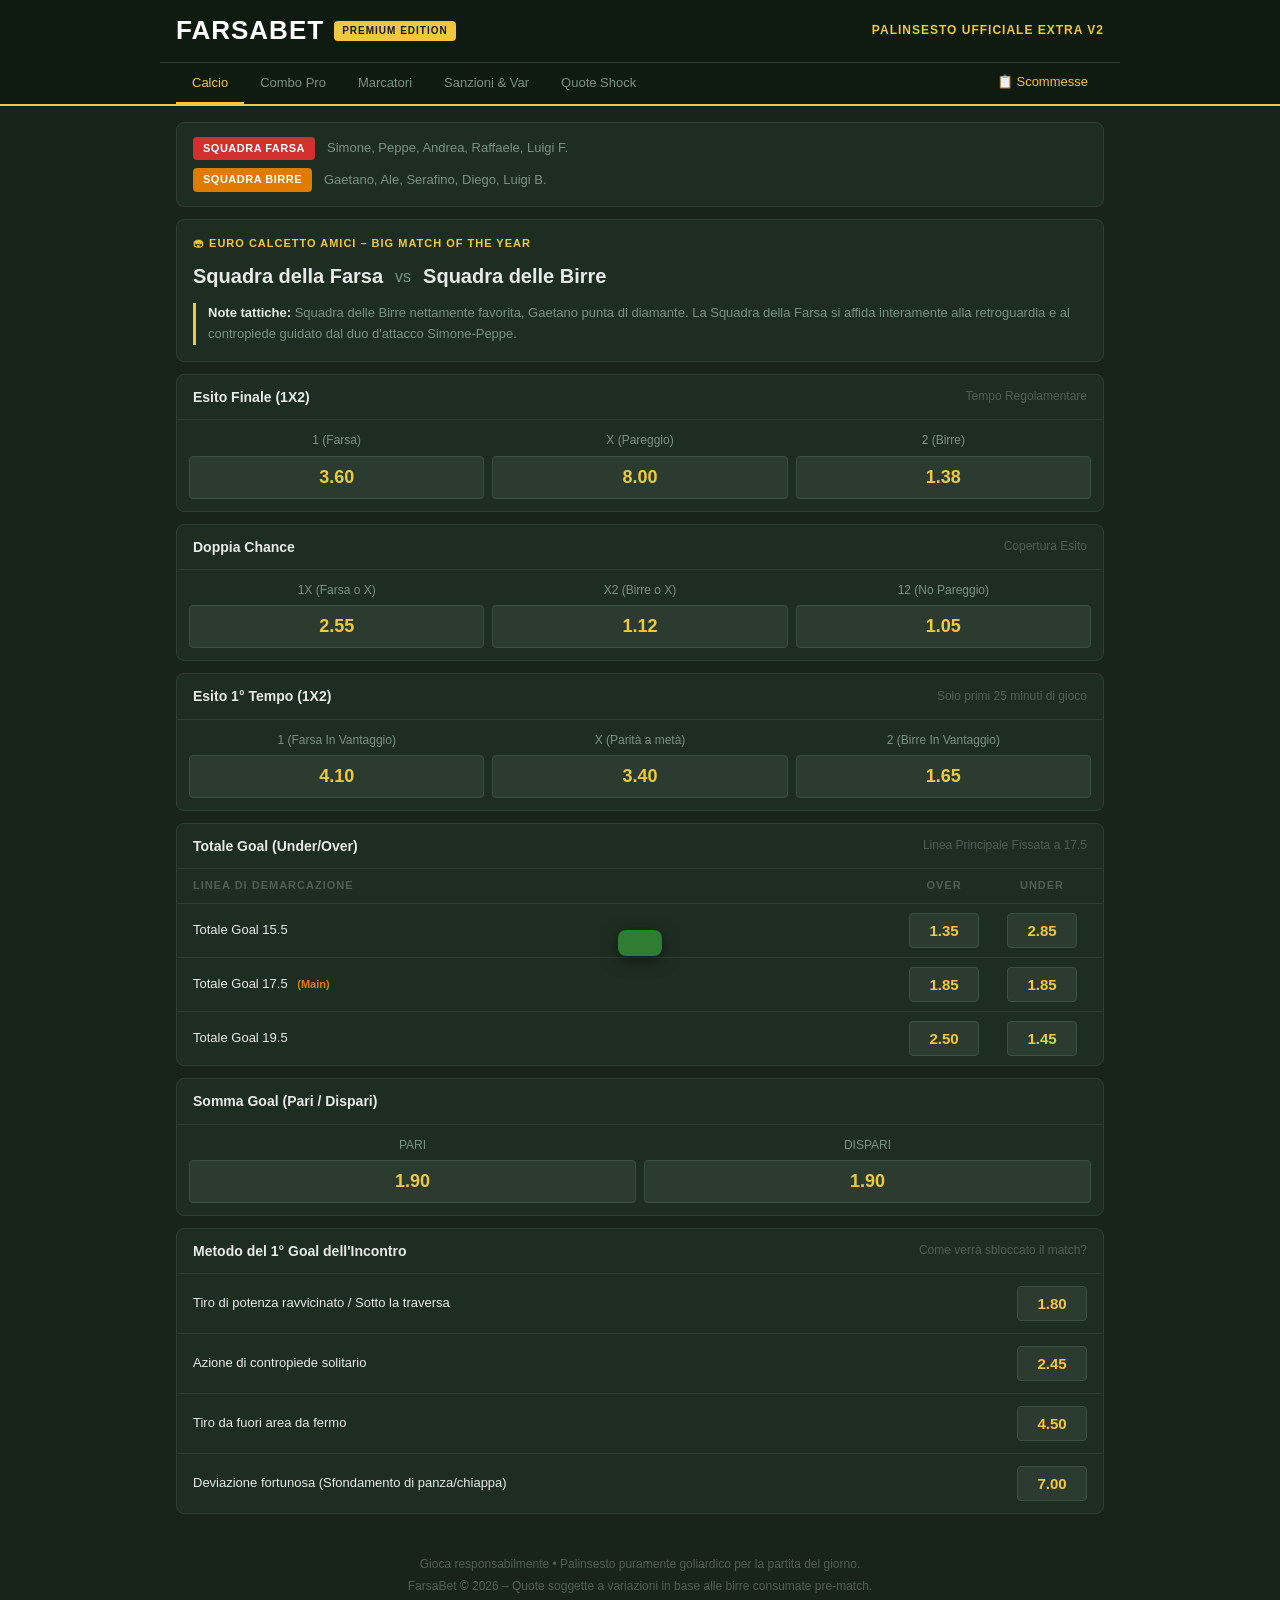
==== index.html @ 6914d4ae "feat: add FarsaBet static website with full palinsesto, bet modal, and scommesse page" ====
<!DOCTYPE html>
<html lang="it">
<head>
  <meta charset="UTF-8">
  <meta name="viewport" content="width=device-width, initial-scale=1.0">
  <title>FarsaBet – Palinsesto Ufficiale Extra V2</title>
  <link rel="stylesheet" href="style.css">
</head>
<body>

<!-- ===== HEADER ===== -->
<header>
  <div class="header-inner">
    <a class="logo" href="index.html">
      <span class="logo-text">FARSABET</span>
      <span class="badge-premium">Premium Edition</span>
    </a>
    <div class="header-subtitle">Palinsesto Ufficiale Extra V2</div>
  </div>
  <nav class="tabs" id="main-tabs">
    <button class="tab active" data-tab="calcio">Calcio</button>
    <button class="tab" data-tab="combo">Combo Pro</button>
    <button class="tab" data-tab="marcatori">Marcatori</button>
    <button class="tab" data-tab="sanzioni">Sanzioni &amp; Var</button>
    <button class="tab" data-tab="quote">Quote Shock</button>
    <a class="tab tab-nav-link" href="scommesse.html">📋 Scommesse</a>
  </nav>
</header>

<!-- ===== MAIN ===== -->
<main>

  <!-- Teams card -->
  <div class="teams-card">
    <div class="team-row">
      <span class="team-label farsa">Squadra Farsa</span>
      <span class="team-players">Simone, Peppe, Andrea, Raffaele, Luigi F.</span>
    </div>
    <div class="team-row">
      <span class="team-label birre">Squadra Birre</span>
      <span class="team-players">Gaetano, Ale, Serafino, Diego, Luigi B.</span>
    </div>
  </div>

  <!-- Match card -->
  <div class="match-card">
    <div class="match-badge">🏟 Euro Calcetto Amici – Big Match of the Year</div>
    <div class="match-title">
      <span>Squadra della Farsa</span>
      <span class="vs">vs</span>
      <span>Squadra delle Birre</span>
    </div>
    <div class="tactical-note">
      <strong>Note tattiche:</strong> Squadra delle Birre nettamente favorita, Gaetano punta di diamante.
      La Squadra della Farsa si affida interamente alla retroguardia e al contropiede guidato
      dal duo d'attacco Simone-Peppe.
    </div>
  </div>

  <!-- ===================================================
       TAB: CALCIO
       =================================================== -->
  <div class="tab-section active" id="tab-calcio">

    <!-- Esito Finale 1X2 -->
    <div class="bet-section">
      <div class="section-header">
        <span class="section-title">Esito Finale (1X2)</span>
        <span class="section-subtitle">Tempo Regolamentare</span>
      </div>
      <div class="odds-grid grid-3">
        <div class="odd-item">
          <div class="odd-label">1 (Farsa)</div>
          <button class="odd-btn" data-bet="Esito Finale – 1 (Farsa)" data-odd="3.60">3.60</button>
        </div>
        <div class="odd-item">
          <div class="odd-label">X (Pareggio)</div>
          <button class="odd-btn" data-bet="Esito Finale – X (Pareggio)" data-odd="8.00">8.00</button>
        </div>
        <div class="odd-item">
          <div class="odd-label">2 (Birre)</div>
          <button class="odd-btn" data-bet="Esito Finale – 2 (Birre)" data-odd="1.38">1.38</button>
        </div>
      </div>
    </div>

    <!-- Doppia Chance -->
    <div class="bet-section">
      <div class="section-header">
        <span class="section-title">Doppia Chance</span>
        <span class="section-subtitle">Copertura Esito</span>
      </div>
      <div class="odds-grid grid-3">
        <div class="odd-item">
          <div class="odd-label">1X (Farsa o X)</div>
          <button class="odd-btn" data-bet="Doppia Chance – 1X (Farsa o X)" data-odd="2.55">2.55</button>
        </div>
        <div class="odd-item">
          <div class="odd-label">X2 (Birre o X)</div>
          <button class="odd-btn" data-bet="Doppia Chance – X2 (Birre o X)" data-odd="1.12">1.12</button>
        </div>
        <div class="odd-item">
          <div class="odd-label">12 (No Pareggio)</div>
          <button class="odd-btn" data-bet="Doppia Chance – 12 (No Pareggio)" data-odd="1.05">1.05</button>
        </div>
      </div>
    </div>

    <!-- Esito 1° Tempo -->
    <div class="bet-section">
      <div class="section-header">
        <span class="section-title">Esito 1° Tempo (1X2)</span>
        <span class="section-subtitle">Solo primi 25 minuti di gioco</span>
      </div>
      <div class="odds-grid grid-3">
        <div class="odd-item">
          <div class="odd-label">1 (Farsa In Vantaggio)</div>
          <button class="odd-btn" data-bet="Esito 1° Tempo – 1 (Farsa In Vantaggio)" data-odd="4.10">4.10</button>
        </div>
        <div class="odd-item">
          <div class="odd-label">X (Parità a metà)</div>
          <button class="odd-btn" data-bet="Esito 1° Tempo – X (Parità a metà)" data-odd="3.40">3.40</button>
        </div>
        <div class="odd-item">
          <div class="odd-label">2 (Birre In Vantaggio)</div>
          <button class="odd-btn" data-bet="Esito 1° Tempo – 2 (Birre In Vantaggio)" data-odd="1.65">1.65</button>
        </div>
      </div>
    </div>

    <!-- Totale Goal Under/Over -->
    <div class="bet-section">
      <div class="section-header">
        <span class="section-title">Totale Goal (Under/Over)</span>
        <span class="section-subtitle">Linea Principale Fissata a 17.5</span>
      </div>
      <div class="ou-header-row">
        <span class="ou-col-label">Linea di Demarcazione</span>
        <span class="ou-col-label" style="text-align:center">Over</span>
        <span class="ou-col-label" style="text-align:center">Under</span>
      </div>
      <div class="ou-row">
        <span class="ou-row-label">Totale Goal 15.5</span>
        <div class="ou-cell"><button class="odd-btn-sm" data-bet="Totale Goal 15.5 – OVER" data-odd="1.35">1.35</button></div>
        <div class="ou-cell"><button class="odd-btn-sm" data-bet="Totale Goal 15.5 – UNDER" data-odd="2.85">2.85</button></div>
      </div>
      <div class="ou-row">
        <span class="ou-row-label">Totale Goal 17.5 <span class="main-mark">(Main)</span></span>
        <div class="ou-cell"><button class="odd-btn-sm" data-bet="Totale Goal 17.5 – OVER" data-odd="1.85">1.85</button></div>
        <div class="ou-cell"><button class="odd-btn-sm" data-bet="Totale Goal 17.5 – UNDER" data-odd="1.85">1.85</button></div>
      </div>
      <div class="ou-row">
        <span class="ou-row-label">Totale Goal 19.5</span>
        <div class="ou-cell"><button class="odd-btn-sm" data-bet="Totale Goal 19.5 – OVER" data-odd="2.50">2.50</button></div>
        <div class="ou-cell"><button class="odd-btn-sm" data-bet="Totale Goal 19.5 – UNDER" data-odd="1.45">1.45</button></div>
      </div>
    </div>

    <!-- Somma Goal Pari/Dispari -->
    <div class="bet-section">
      <div class="section-header">
        <span class="section-title">Somma Goal (Pari / Dispari)</span>
      </div>
      <div class="odds-grid grid-2">
        <div class="odd-item">
          <div class="odd-label">PARI</div>
          <button class="odd-btn" data-bet="Somma Goal – PARI" data-odd="1.90">1.90</button>
        </div>
        <div class="odd-item">
          <div class="odd-label">DISPARI</div>
          <button class="odd-btn" data-bet="Somma Goal – DISPARI" data-odd="1.90">1.90</button>
        </div>
      </div>
    </div>

    <!-- Metodo 1° Goal -->
    <div class="bet-section">
      <div class="section-header">
        <span class="section-title">Metodo del 1° Goal dell'Incontro</span>
        <span class="section-subtitle">Come verrà sbloccato il match?</span>
      </div>
      <div class="odds-list">
        <div class="odds-list-item">
          <div class="list-label">Tiro di potenza ravvicinato / Sotto la traversa</div>
          <button class="odd-btn-sm" data-bet="Metodo 1° Goal – Tiro potenza / Sotto traversa" data-odd="1.80">1.80</button>
        </div>
        <div class="odds-list-item">
          <div class="list-label">Azione di contropiede solitario</div>
          <button class="odd-btn-sm" data-bet="Metodo 1° Goal – Contropiede solitario" data-odd="2.45">2.45</button>
        </div>
        <div class="odds-list-item">
          <div class="list-label">Tiro da fuori area da fermo</div>
          <button class="odd-btn-sm" data-bet="Metodo 1° Goal – Tiro da fuori area da fermo" data-odd="4.50">4.50</button>
        </div>
        <div class="odds-list-item">
          <div class="list-label">Deviazione fortunosa (Sfondamento di panza/chiappa)</div>
          <button class="odd-btn-sm" data-bet="Metodo 1° Goal – Deviazione fortunosa (panza/chiappa)" data-odd="7.00">7.00</button>
        </div>
      </div>
    </div>

  </div><!-- /tab-calcio -->

  <!-- ===================================================
       TAB: COMBO PRO
       =================================================== -->
  <div class="tab-section" id="tab-combo">

    <div class="bet-section">
      <div class="section-header">
        <span class="section-title">Combo Match (Esito + Under/Over 17.5)</span>
        <span class="section-subtitle">Alza la quota rischiando</span>
      </div>
      <div class="odds-list">
        <div class="odds-list-item">
          <div class="list-label">
            1 + Over 17.5
            <div class="list-sublabel">Vince Farsa con tanti gol complessivi</div>
          </div>
          <button class="odd-btn-sm" data-bet="Combo – 1 + Over 17.5" data-odd="5.50">5.50</button>
        </div>
        <div class="odds-list-item">
          <div class="list-label">
            1 + Under 17.5
            <div class="list-sublabel">Vince Farsa di misura o puntando sulla difesa</div>
          </div>
          <button class="odd-btn-sm" data-bet="Combo – 1 + Under 17.5" data-odd="6.50">6.50</button>
        </div>
        <div class="odds-list-item">
          <div class="list-label">
            2 + Over 17.5
            <div class="list-sublabel">Vince Birre in goleada totale</div>
          </div>
          <button class="odd-btn-sm" data-bet="Combo – 2 + Over 17.5" data-odd="2.10">2.10</button>
        </div>
        <div class="odds-list-item">
          <div class="list-label">
            2 + Under 17.5
            <div class="list-sublabel">Vince Birre con meno di 18 gol totali nel match</div>
          </div>
          <button class="odd-btn-sm" data-bet="Combo – 2 + Under 17.5" data-odd="2.65">2.65</button>
        </div>
      </div>
    </div>

  </div><!-- /tab-combo -->

  <!-- ===================================================
       TAB: MARCATORI
       =================================================== -->
  <div class="tab-section" id="tab-marcatori">

    <!-- Dinamiche della Partita -->
    <div class="bet-section">
      <div class="section-header">
        <span class="section-title">Dinamiche della Partita</span>
      </div>
      <div class="dyn-header-row">
        <span class="dyn-col-label">Mercato Specifico</span>
        <span class="dyn-col-label">Squadra Farsa</span>
        <span class="dyn-col-label">Squadra Birre</span>
      </div>
      <div class="dyn-row">
        <span class="dyn-row-label">Segna il 1° Goal</span>
        <div class="dyn-cell"><button class="odd-btn-sm" data-bet="Segna 1° Goal – Squadra Farsa" data-odd="2.20">2.20</button></div>
        <div class="dyn-cell"><button class="odd-btn-sm" data-bet="Segna 1° Goal – Squadra Birre" data-odd="1.55">1.55</button></div>
      </div>
      <div class="dyn-row">
        <span class="dyn-row-label">Segna l'ULTIMO Goal</span>
        <div class="dyn-cell"><button class="odd-btn-sm" data-bet="Segna Ultimo Goal – Squadra Farsa" data-odd="2.00">2.00</button></div>
        <div class="dyn-cell"><button class="odd-btn-sm" data-bet="Segna Ultimo Goal – Squadra Birre" data-odd="1.65">1.65</button></div>
      </div>
      <div class="dyn-row">
        <span class="dyn-row-label">Ribaltone <span class="sub">(Svantaggio → Vittoria SÌ)</span></span>
        <div class="dyn-cell"><button class="odd-btn-sm" data-bet="Ribaltone – Squadra Farsa" data-odd="6.50">6.50</button></div>
        <div class="dyn-cell"><button class="odd-btn-sm" data-bet="Ribaltone – Squadra Birre" data-odd="3.20">3.20</button></div>
      </div>
    </div>

    <!-- Margine di Vittoria esatto -->
    <div class="bet-section">
      <div class="section-header">
        <span class="section-title">Margine di Vittoria esatto</span>
        <span class="section-subtitle">Scarto gol a fine partita</span>
      </div>
      <div class="margin-header-row">
        <span class="mg-col-label">Selezione Margine</span>
        <span class="mg-col-label">Quota</span>
      </div>
      <div class="margin-row">
        <span class="mg-row-label">Squadra delle Birre vince di 1-2 goal</span>
        <div class="mg-cell"><button class="odd-btn-sm" data-bet="Margine – Birre vince 1-2 goal" data-odd="3.00">3.00</button></div>
      </div>
      <div class="margin-row">
        <span class="mg-row-label">Squadra delle Birre vince di 3-4 goal</span>
        <div class="mg-cell"><button class="odd-btn-sm" data-bet="Margine – Birre vince 3-4 goal" data-odd="2.40">2.40</button></div>
      </div>
      <div class="margin-row">
        <span class="mg-row-label">Squadra delle Birre vince di 5+ goal</span>
        <div class="mg-cell"><button class="odd-btn-sm" data-bet="Margine – Birre vince 5+ goal" data-odd="3.25">3.25</button></div>
      </div>
      <div class="margin-row">
        <span class="mg-row-label">Squadra della Farsa vince di 1-2 goal</span>
        <div class="mg-cell"><button class="odd-btn-sm" data-bet="Margine – Farsa vince 1-2 goal" data-odd="4.50">4.50</button></div>
      </div>
      <div class="margin-row">
        <span class="mg-row-label">Squadra della Farsa vince di 3-4 goal</span>
        <div class="mg-cell"><button class="odd-btn-sm" data-bet="Margine – Farsa vince 3-4 goal" data-odd="8.50">8.50</button></div>
      </div>
      <div class="margin-row">
        <span class="mg-row-label">Squadra della Farsa vince di 5+ goal</span>
        <div class="mg-cell"><button class="odd-btn-sm" data-bet="Margine – Farsa vince 5+ goal" data-odd="25.00">25.00</button></div>
      </div>
    </div>

    <!-- Prestazioni Giocatori -->
    <div class="bet-section">
      <div class="section-header">
        <span class="section-title">Prestazioni Giocatori (Marcatori &amp; Multi-Goal)</span>
        <span class="section-subtitle">Doppiette e Triplette incluse</span>
      </div>
      <div class="players-header-row">
        <span class="pl-col-label">Giocatore</span>
        <span class="pl-col-label">Segna</span>
        <span class="pl-col-label">Doppietta</span>
        <span class="pl-col-label">Tripletta</span>
      </div>
      <!-- Birre -->
      <div class="players-row">
        <span class="player-name">Gaetano <span class="player-team birre">Birre</span></span>
        <div class="pl-cell"><button class="odd-btn-sm" data-bet="Gaetano (Birre) – Segna" data-odd="1.10">1.10</button></div>
        <div class="pl-cell"><button class="odd-btn-sm" data-bet="Gaetano (Birre) – Doppietta" data-odd="1.45">1.45</button></div>
        <div class="pl-cell"><button class="odd-btn-sm" data-bet="Gaetano (Birre) – Tripletta" data-odd="2.20">2.20</button></div>
      </div>
      <div class="players-row">
        <span class="player-name">Ale <span class="player-team birre">Birre</span></span>
        <div class="pl-cell"><button class="odd-btn-sm" data-bet="Ale (Birre) – Segna" data-odd="1.65">1.65</button></div>
        <div class="pl-cell"><button class="odd-btn-sm" data-bet="Ale (Birre) – Doppietta" data-odd="2.60">2.60</button></div>
        <div class="pl-cell"><button class="odd-btn-sm" data-bet="Ale (Birre) – Tripletta" data-odd="4.50">4.50</button></div>
      </div>
      <div class="players-row">
        <span class="player-name">Serafino <span class="player-team birre">Birre</span></span>
        <div class="pl-cell"><button class="odd-btn-sm" data-bet="Serafino (Birre) – Segna" data-odd="1.85">1.85</button></div>
        <div class="pl-cell"><button class="odd-btn-sm" data-bet="Serafino (Birre) – Doppietta" data-odd="3.20">3.20</button></div>
        <div class="pl-cell"><button class="odd-btn-sm" data-bet="Serafino (Birre) – Tripletta" data-odd="6.00">6.00</button></div>
      </div>
      <div class="players-row">
        <span class="player-name">Diego <span class="player-team birre">Birre</span></span>
        <div class="pl-cell"><button class="odd-btn-sm" data-bet="Diego (Birre) – Segna" data-odd="2.10">2.10</button></div>
        <div class="pl-cell"><button class="odd-btn-sm" data-bet="Diego (Birre) – Doppietta" data-odd="4.00">4.00</button></div>
        <div class="pl-cell"><button class="odd-btn-sm" data-bet="Diego (Birre) – Tripletta" data-odd="8.00">8.00</button></div>
      </div>
      <div class="players-row">
        <span class="player-name">Luigi B. <span class="player-team birre">Birre</span></span>
        <div class="pl-cell"><button class="odd-btn-sm" data-bet="Luigi B. (Birre) – Segna" data-odd="2.50">2.50</button></div>
        <div class="pl-cell"><button class="odd-btn-sm" data-bet="Luigi B. (Birre) – Doppietta" data-odd="6.00">6.00</button></div>
        <div class="pl-cell"><button class="odd-btn-sm" data-bet="Luigi B. (Birre) – Tripletta" data-odd="15.00">15.00</button></div>
      </div>
      <!-- Farsa -->
      <div class="players-row">
        <span class="player-name">Simone <span class="player-team farsa">Farsa</span></span>
        <div class="pl-cell"><button class="odd-btn-sm" data-bet="Simone (Farsa) – Segna" data-odd="1.25">1.25</button></div>
        <div class="pl-cell"><button class="odd-btn-sm" data-bet="Simone (Farsa) – Doppietta" data-odd="1.75">1.75</button></div>
        <div class="pl-cell"><button class="odd-btn-sm" data-bet="Simone (Farsa) – Tripletta" data-odd="2.80">2.80</button></div>
      </div>
      <div class="players-row">
        <span class="player-name">Peppe <span class="player-team farsa">Farsa</span></span>
        <div class="pl-cell"><button class="odd-btn-sm" data-bet="Peppe (Farsa) – Segna" data-odd="1.40">1.40</button></div>
        <div class="pl-cell"><button class="odd-btn-sm" data-bet="Peppe (Farsa) – Doppietta" data-odd="2.10">2.10</button></div>
        <div class="pl-cell"><button class="odd-btn-sm" data-bet="Peppe (Farsa) – Tripletta" data-odd="3.50">3.50</button></div>
      </div>
      <div class="players-row">
        <span class="player-name">Andrea <span class="player-team farsa">Farsa</span></span>
        <div class="pl-cell"><button class="odd-btn-sm" data-bet="Andrea (Farsa) – Segna" data-odd="2.35">2.35</button></div>
        <div class="pl-cell"><button class="odd-btn-sm" data-bet="Andrea (Farsa) – Doppietta" data-odd="5.50">5.50</button></div>
        <div class="pl-cell"><button class="odd-btn-sm" data-bet="Andrea (Farsa) – Tripletta" data-odd="12.00">12.00</button></div>
      </div>
      <div class="players-row">
        <span class="player-name">Raffaele <span class="player-team farsa">Farsa</span></span>
        <div class="pl-cell"><button class="odd-btn-sm" data-bet="Raffaele (Farsa) – Segna" data-odd="3.00">3.00</button></div>
        <div class="pl-cell"><button class="odd-btn-sm" data-bet="Raffaele (Farsa) – Doppietta" data-odd="8.50">8.50</button></div>
        <div class="pl-cell"><button class="odd-btn-sm" data-bet="Raffaele (Farsa) – Tripletta" data-odd="25.00">25.00</button></div>
      </div>
      <div class="players-row">
        <span class="player-name">Luigi F. <span class="player-team farsa">Farsa</span></span>
        <div class="pl-cell"><button class="odd-btn-sm" data-bet="Luigi F. (Farsa) – Segna" data-odd="3.50">3.50</button></div>
        <div class="pl-cell"><button class="odd-btn-sm" data-bet="Luigi F. (Farsa) – Doppietta" data-odd="12.00">12.00</button></div>
        <div class="pl-cell"><button class="odd-btn-sm" data-bet="Luigi F. (Farsa) – Tripletta" data-odd="35.00">35.00</button></div>
      </div>
    </div>

  </div><!-- /tab-marcatori -->

  <!-- ===================================================
       TAB: SANZIONI & VAR
       =================================================== -->
  <div class="tab-section" id="tab-sanzioni">

    <div class="bet-section">
      <div class="section-header">
        <span class="section-title">🎯 Eventi Live Clamorosi / Sanzioni</span>
        <span class="section-subtitle">Cose che succedono solo nei nostri calcetti</span>
      </div>
      <div class="odds-list">
        <div class="odds-list-item">
          <div class="list-label">Discussione accesa con minaccia di abbandonare il campo: SÌ</div>
          <button class="odd-btn-sm" data-bet="Discussione accesa – minaccia abbandono campo SÌ" data-odd="1.50">1.50</button>
        </div>
        <div class="odds-list-item">
          <div class="list-label">Almeno un giocatore accusa un crampo fulminante dopo 10 minuti</div>
          <button class="odd-btn-sm" data-bet="Crampo fulminante dopo 10 minuti SÌ" data-odd="1.22">1.22</button>
        </div>
        <div class="odds-list-item">
          <div class="list-label">Tiro svirgolato che finisce fuori dal centro sportivo / Recupero pallone oltre la recinzione</div>
          <button class="odd-btn-sm" data-bet="Tiro svirgolato fuori dal centro sportivo SÌ" data-odd="1.30">1.30</button>
        </div>
        <div class="odds-list-item">
          <div class="list-label">Gol di tacco o giocata da circo (Riuscita o tentata fallosamente)</div>
          <button class="odd-btn-sm" data-bet="Gol di tacco o giocata da circo SÌ" data-odd="3.50">3.50</button>
        </div>
        <div class="odds-list-item">
          <div class="list-label">Qualcuno giura di aver toccato la palla prima della linea (Contestazione Var Spontanea)</div>
          <button class="odd-btn-sm" data-bet="Contestazione Var Spontanea SÌ" data-odd="1.75">1.75</button>
        </div>
      </div>
    </div>

  </div><!-- /tab-sanzioni -->

  <!-- ===================================================
       TAB: QUOTE SHOCK
       =================================================== -->
  <div class="tab-section" id="tab-quote">

    <div class="bet-section">
      <div class="section-header">
        <span class="section-title">🎭 Super Speciali Calcetto</span>
        <span class="section-subtitle">Solo per veri scommettitori</span>
      </div>
      <div class="odds-list">
        <div class="odds-list-item">
          <div class="list-label">Autogol nel Match: SÌ</div>
          <button class="odd-btn-sm" data-bet="Autogol nel Match SÌ" data-odd="2.30">2.30</button>
        </div>
        <div class="odds-list-item">
          <div class="list-label">Un Portiere segna un gol da area ad area (Chiunque esso sia)</div>
          <button class="odd-btn-sm" data-bet="Portiere segna gol da area ad area SÌ" data-odd="15.00">15.00</button>
        </div>
        <div class="odds-list-item">
          <div class="list-label">Palo/Traversa colpita nel primo tempo: SÌ</div>
          <button class="odd-btn-sm" data-bet="Palo/Traversa colpita 1° tempo SÌ" data-odd="1.40">1.40</button>
        </div>
        <div class="odds-list-item">
          <div class="list-label">Risultato Esatto "Altro" <span style="color:var(--text-muted);font-size:11px">(Ogni squadra segna più di 9 gol)</span></div>
          <button class="odd-btn-sm" data-bet='Risultato Esatto "Altro" (entrambe +9 gol)' data-odd="4.00">4.00</button>
        </div>
      </div>
    </div>

  </div><!-- /tab-quote -->

</main><!-- /main -->

<!-- ===== FOOTER ===== -->
<footer>
  Gioca responsabilmente • Palinsesto puramente goliardico per la partita del giorno.<br>
  FarsaBet © 2026 – Quote soggette a variazioni in base alle birre consumate pre-match.
</footer>

<!-- ===== MODAL SCOMMESSA ===== -->
<div class="modal-overlay" id="modal" role="dialog" aria-modal="true" aria-labelledby="modal-title">
  <div class="modal">
    <div class="modal-header">
      <h3 id="modal-title">Piazza la tua Scommessa</h3>
      <button class="modal-close" id="modal-close" aria-label="Chiudi">✕</button>
    </div>
    <div class="modal-bet-info" id="modal-bet-info">
      <div class="bet-name" id="modal-bet-name"></div>
      <div class="bet-odd" id="modal-bet-odd"></div>
    </div>
    <form id="bet-form" novalidate>
      <div class="form-group">
        <label for="inp-nome">Nome</label>
        <input type="text" id="inp-nome" placeholder="Inserisci il tuo nome" autocomplete="given-name" required>
      </div>
      <div class="form-group">
        <label for="inp-cognome">Cognome</label>
        <input type="text" id="inp-cognome" placeholder="Inserisci il tuo cognome" autocomplete="family-name" required>
      </div>
      <div class="form-group">
        <label for="inp-telefono">Numero di Telefono</label>
        <input type="tel" id="inp-telefono" placeholder="es. 333 1234567" autocomplete="tel" required>
      </div>
      <div class="form-group">
        <label for="inp-importo">Importo Scommessa (€)</label>
        <input type="number" id="inp-importo" placeholder="es. 10" min="0.01" step="0.01" required>
      </div>
      <button type="submit" class="btn-confirm">🎰 Conferma Scommessa</button>
    </form>
  </div>
</div>

<!-- ===== TOAST ===== -->
<div class="toast" id="toast" role="status" aria-live="polite"></div>

<script src="app.js"></script>
</body>
</html>
---- style.css ----
/* ============================================================
   FarsaBet – Stylesheet
   ============================================================ */
:root {
  --bg-main:        #182319;
  --bg-header:      #0f1a10;
  --bg-card:        #1e2d22;
  --bg-section:     #243029;
  --bg-odd-btn:     #2c3b30;
  --bg-odd-hover:   #3a5040;
  --border:         #2e4032;
  --text-primary:   #e8ebe8;
  --text-secondary: #7a9180;
  --text-muted:     #506055;
  --yellow:         #f0c840;
  --yellow-light:   #f5d460;
  --red:            #d32f2f;
  --orange:         #e07b00;
  --green:          #4caf50;
  --radius:         8px;
  --radius-sm:      4px;
}

/* ---------- Reset ---------- */
*, *::before, *::after { box-sizing: border-box; margin: 0; padding: 0; }
html { scroll-behavior: smooth; }

body {
  background: var(--bg-main);
  color: var(--text-primary);
  font-family: -apple-system, BlinkMacSystemFont, 'Segoe UI', Roboto, Arial, sans-serif;
  font-size: 14px;
  line-height: 1.45;
  min-height: 100vh;
}

/* ============================================================
   HEADER
   ============================================================ */
header {
  background: var(--bg-header);
  border-bottom: 2px solid var(--yellow);
  position: sticky;
  top: 0;
  z-index: 200;
}

.header-inner {
  max-width: 960px;
  margin: 0 auto;
  padding: 12px 16px;
  display: flex;
  align-items: center;
  justify-content: space-between;
  gap: 12px;
}

.logo {
  display: flex;
  align-items: center;
  gap: 10px;
  text-decoration: none;
}

.logo-text {
  font-size: 26px;
  font-weight: 900;
  color: #fff;
  letter-spacing: 1px;
}

.badge-premium {
  background: var(--yellow);
  color: #1a1a1a;
  font-size: 10px;
  font-weight: 800;
  padding: 3px 8px;
  border-radius: var(--radius-sm);
  letter-spacing: 1px;
  text-transform: uppercase;
}

.header-subtitle {
  color: var(--yellow);
  font-size: 12px;
  font-weight: 700;
  letter-spacing: 1px;
  text-align: right;
  text-transform: uppercase;
}

/* ---------- Nav Tabs ---------- */
.tabs {
  max-width: 960px;
  margin: 0 auto;
  padding: 0 16px;
  display: flex;
  gap: 0;
  border-top: 1px solid var(--border);
  overflow-x: auto;
  scrollbar-width: none;
}
.tabs::-webkit-scrollbar { display: none; }

.tab {
  background: none;
  border: none;
  border-bottom: 2px solid transparent;
  color: var(--text-secondary);
  font-size: 13px;
  font-weight: 500;
  padding: 10px 16px;
  cursor: pointer;
  white-space: nowrap;
  transition: color .2s, border-color .2s;
  text-decoration: none;
  display: inline-block;
}
.tab:hover { color: var(--text-primary); }
.tab.active { color: var(--yellow); border-bottom-color: var(--yellow); }
.tab-nav-link { margin-left: auto; color: var(--yellow); }

/* ============================================================
   MAIN LAYOUT
   ============================================================ */
main, .page-main {
  max-width: 960px;
  margin: 0 auto;
  padding: 16px;
  display: flex;
  flex-direction: column;
  gap: 12px;
}

/* ============================================================
   TEAMS CARD
   ============================================================ */
.teams-card {
  background: var(--bg-card);
  border: 1px solid var(--border);
  border-radius: var(--radius);
  padding: 14px 16px;
  display: flex;
  flex-direction: column;
  gap: 8px;
}
.team-row { display: flex; align-items: center; gap: 12px; }

.team-label {
  font-size: 11px;
  font-weight: 700;
  padding: 4px 10px;
  border-radius: var(--radius-sm);
  letter-spacing: .5px;
  white-space: nowrap;
  text-transform: uppercase;
}
.team-label.farsa  { background: var(--red);    color: #fff; }
.team-label.birre  { background: var(--orange);  color: #fff; }

.team-players { color: var(--text-secondary); font-size: 13px; }

/* ============================================================
   MATCH CARD
   ============================================================ */
.match-card {
  background: var(--bg-card);
  border: 1px solid var(--border);
  border-radius: var(--radius);
  padding: 16px;
}
.match-badge {
  color: var(--yellow);
  font-size: 11px;
  font-weight: 700;
  letter-spacing: 1px;
  text-transform: uppercase;
  margin-bottom: 10px;
}
.match-title {
  font-size: 20px;
  font-weight: 800;
  margin-bottom: 12px;
  display: flex;
  align-items: center;
  gap: 12px;
  flex-wrap: wrap;
}
.match-title .vs { color: var(--text-secondary); font-weight: 400; font-size: 16px; }

.tactical-note {
  border-left: 3px solid var(--yellow);
  padding-left: 12px;
  color: var(--text-secondary);
  font-size: 13px;
  line-height: 1.6;
}
.tactical-note strong { color: var(--text-primary); }

/* ============================================================
   TAB SECTIONS
   ============================================================ */
.tab-section          { display: none; flex-direction: column; gap: 12px; }
.tab-section.active   { display: flex; }

/* ============================================================
   BET SECTION CARDS
   ============================================================ */
.bet-section {
  background: var(--bg-card);
  border: 1px solid var(--border);
  border-radius: var(--radius);
  overflow: hidden;
}

.section-header {
  padding: 12px 16px;
  display: flex;
  align-items: center;
  justify-content: space-between;
  border-bottom: 1px solid var(--border);
}
.section-title    { font-weight: 700; font-size: 14px; }
.section-subtitle { color: var(--text-muted); font-size: 12px; }

/* ---------- 3-col / 2-col odds grid ---------- */
.odds-grid        { display: grid; padding: 12px; gap: 8px; }
.odds-grid.grid-3 { grid-template-columns: repeat(3, 1fr); }
.odds-grid.grid-2 { grid-template-columns: repeat(2, 1fr); }

.odd-item { display: flex; flex-direction: column; align-items: center; gap: 6px; }
.odd-label { color: var(--text-secondary); font-size: 12px; text-align: center; }

.odd-btn {
  width: 100%;
  background: var(--bg-odd-btn);
  border: 1px solid #3a5040;
  border-radius: var(--radius-sm);
  color: var(--yellow);
  font-size: 18px;
  font-weight: 700;
  padding: 10px;
  cursor: pointer;
  transition: background .15s, transform .1s;
}
.odd-btn:hover  { background: var(--bg-odd-hover); transform: scale(1.02); }
.odd-btn:active { transform: scale(.97); }

/* ---------- Under/Over table ---------- */
.ou-header-row,
.ou-row {
  display: grid;
  grid-template-columns: 1fr 90px 90px;
  padding: 9px 16px;
  align-items: center;
  gap: 8px;
  border-bottom: 1px solid var(--border);
}
.ou-row:last-child { border-bottom: none; }

.ou-col-label { font-size: 11px; font-weight: 700; color: var(--text-muted); text-transform: uppercase; letter-spacing: 1px; }
.ou-col-label:not(:first-child) { text-align: center; }

.ou-row-label { font-size: 13px; }
.ou-row-label .main-mark { color: var(--orange); font-size: 11px; font-weight: 700; margin-left: 6px; }
.ou-cell { text-align: center; }

/* ---------- List-style odds ---------- */
.odds-list { display: flex; flex-direction: column; }

.odds-list-item {
  display: flex;
  align-items: center;
  justify-content: space-between;
  padding: 12px 16px;
  border-bottom: 1px solid var(--border);
  gap: 12px;
}
.odds-list-item:last-child { border-bottom: none; }

.list-label     { flex: 1; font-size: 13px; }
.list-sublabel  { color: var(--text-muted); font-size: 11px; margin-top: 2px; }

.odd-btn-sm {
  background: var(--bg-odd-btn);
  border: 1px solid #3a5040;
  border-radius: var(--radius-sm);
  color: var(--yellow);
  font-size: 15px;
  font-weight: 700;
  padding: 8px 16px;
  cursor: pointer;
  min-width: 70px;
  text-align: center;
  transition: background .15s, transform .1s;
  white-space: nowrap;
}
.odd-btn-sm:hover  { background: var(--bg-odd-hover); transform: scale(1.02); }
.odd-btn-sm:active { transform: scale(.97); }

/* ---------- Dynamics table (2 teams) ---------- */
.dyn-header-row,
.dyn-row {
  display: grid;
  grid-template-columns: 1fr 100px 100px;
  padding: 9px 16px;
  align-items: center;
  gap: 8px;
  border-bottom: 1px solid var(--border);
}
.dyn-row:last-child { border-bottom: none; }

.dyn-col-label { font-size: 11px; font-weight: 700; color: var(--text-muted); text-transform: uppercase; letter-spacing: 1px; }
.dyn-col-label:not(:first-child) { text-align: center; }

.dyn-row-label { font-size: 13px; }
.dyn-row-label .sub { color: var(--text-muted); font-size: 11px; font-weight: 400; }
.dyn-cell { text-align: center; }

/* ---------- Players table ---------- */
.players-header-row,
.players-row {
  display: grid;
  grid-template-columns: 1fr 80px 80px 80px;
  padding: 9px 16px;
  align-items: center;
  gap: 8px;
  border-bottom: 1px solid var(--border);
}
.players-row:last-child { border-bottom: none; }

.pl-col-label { font-size: 11px; font-weight: 700; color: var(--text-muted); text-transform: uppercase; letter-spacing: 1px; }
.pl-col-label:not(:first-child) { text-align: center; }

.player-name { font-weight: 600; }
.player-team {
  font-size: 11px;
  font-weight: 400;
  background: var(--bg-section);
  padding: 2px 6px;
  border-radius: 3px;
  margin-left: 6px;
  display: inline-block;
}
.player-team.birre { color: var(--orange); }
.player-team.farsa { color: #ef9a9a; }
.pl-cell { text-align: center; }

/* ---------- Margin table (1 odd column) ---------- */
.margin-header-row,
.margin-row {
  display: grid;
  grid-template-columns: 1fr 90px;
  padding: 9px 16px;
  align-items: center;
  gap: 8px;
  border-bottom: 1px solid var(--border);
}
.margin-row:last-child { border-bottom: none; }

.mg-col-label { font-size: 11px; font-weight: 700; color: var(--text-muted); text-transform: uppercase; letter-spacing: 1px; }
.mg-col-label:not(:first-child) { text-align: center; }
.mg-row-label { font-size: 13px; }
.mg-cell { text-align: center; }

/* ============================================================
   FOOTER
   ============================================================ */
footer {
  text-align: center;
  padding: 24px 16px 32px;
  color: var(--text-muted);
  font-size: 12px;
  max-width: 960px;
  margin: 0 auto;
  line-height: 1.8;
}

/* ============================================================
   MODAL
   ============================================================ */
.modal-overlay {
  position: fixed;
  inset: 0;
  background: rgba(0,0,0,.72);
  display: flex;
  align-items: center;
  justify-content: center;
  z-index: 1000;
  opacity: 0;
  pointer-events: none;
  transition: opacity .2s;
  padding: 16px;
}
.modal-overlay.active { opacity: 1; pointer-events: all; }

.modal {
  background: #1a2c1e;
  border: 1px solid var(--border);
  border-radius: 12px;
  width: 100%;
  max-width: 420px;
  overflow: hidden;
  transform: translateY(24px);
  transition: transform .22s;
}
.modal-overlay.active .modal { transform: translateY(0); }

.modal-header {
  background: var(--bg-header);
  padding: 16px 20px;
  display: flex;
  align-items: center;
  justify-content: space-between;
  border-bottom: 1px solid var(--border);
}
.modal-header h3 { color: var(--yellow); font-size: 16px; font-weight: 700; }

.modal-close {
  background: none;
  border: none;
  color: var(--text-secondary);
  font-size: 18px;
  cursor: pointer;
  padding: 4px 8px;
  border-radius: 4px;
  line-height: 1;
}
.modal-close:hover { background: rgba(255,255,255,.1); color: var(--text-primary); }

.modal-bet-info {
  background: var(--bg-section);
  margin: 16px 20px 0;
  padding: 12px 16px;
  border-radius: var(--radius);
  border-left: 3px solid var(--yellow);
}
.modal-bet-info .bet-name { font-size: 13px; font-weight: 600; color: var(--text-secondary); margin-bottom: 4px; }
.modal-bet-info .bet-odd  { font-size: 26px; font-weight: 800; color: var(--yellow); }

#bet-form {
  padding: 16px 20px 20px;
  display: flex;
  flex-direction: column;
  gap: 12px;
}

.form-group { display: flex; flex-direction: column; gap: 5px; }
.form-group label {
  font-size: 11px;
  font-weight: 700;
  color: var(--text-secondary);
  text-transform: uppercase;
  letter-spacing: .6px;
}
.form-group input {
  background: var(--bg-section);
  border: 1px solid var(--border);
  border-radius: var(--radius-sm);
  color: var(--text-primary);
  font-size: 14px;
  padding: 10px 12px;
  outline: none;
  transition: border-color .2s;
}
.form-group input:focus { border-color: var(--yellow); }
.form-group input::placeholder { color: var(--text-muted); }

.btn-confirm {
  background: var(--yellow);
  color: #1a1a1a;
  border: none;
  border-radius: var(--radius);
  font-size: 15px;
  font-weight: 700;
  padding: 12px;
  cursor: pointer;
  margin-top: 4px;
  transition: background .18s, transform .1s;
}
.btn-confirm:hover  { background: var(--yellow-light); }
.btn-confirm:active { transform: scale(.98); }

/* ============================================================
   TOAST
   ============================================================ */
.toast {
  position: fixed;
  bottom: 24px;
  left: 50%;
  transform: translateX(-50%) translateY(80px);
  background: #2e7d32;
  color: #fff;
  padding: 13px 22px;
  border-radius: 8px;
  font-size: 13px;
  font-weight: 600;
  z-index: 2000;
  transition: transform .3s;
  box-shadow: 0 4px 16px rgba(0,0,0,.5);
  max-width: 90vw;
  text-align: center;
}
.toast.show { transform: translateX(-50%) translateY(0); }

/* ============================================================
   SCOMMESSE PAGE
   ============================================================ */
.page-header {
  background: var(--bg-header);
  border-bottom: 2px solid var(--yellow);
  padding: 18px 16px;
}
.page-header-inner {
  max-width: 960px;
  margin: 0 auto;
  display: flex;
  align-items: center;
  justify-content: space-between;
  flex-wrap: wrap;
  gap: 12px;
}
.page-header h1 { font-size: 20px; font-weight: 800; }
.page-header h1 span { color: var(--yellow); }

.header-actions { display: flex; gap: 10px; align-items: center; flex-wrap: wrap; }

.back-btn {
  background: var(--bg-odd-btn);
  border: 1px solid var(--border);
  border-radius: var(--radius);
  color: var(--text-primary);
  font-size: 13px;
  padding: 8px 16px;
  cursor: pointer;
  text-decoration: none;
  display: inline-block;
  transition: background .15s;
}
.back-btn:hover { background: var(--bg-odd-hover); }

.btn-export {
  background: #1b4d20;
  border: 1px solid #2e6b30;
  border-radius: var(--radius);
  color: #86efac;
  font-size: 13px;
  padding: 8px 16px;
  cursor: pointer;
  transition: background .15s;
}
.btn-export:hover { background: #226025; }

.btn-clear {
  background: #4c1d1d;
  border: 1px solid #7f1d1d;
  border-radius: var(--radius);
  color: #fca5a5;
  font-size: 13px;
  padding: 8px 16px;
  cursor: pointer;
  transition: background .15s;
}
.btn-clear:hover { background: #6b1f1f; }

/* Stats row */
.bets-stats {
  display: flex;
  gap: 12px;
  flex-wrap: wrap;
}
.stat-card {
  background: var(--bg-card);
  border: 1px solid var(--border);
  border-radius: var(--radius);
  padding: 12px 20px;
  flex: 1;
  min-width: 130px;
}
.stat-label { font-size: 11px; color: var(--text-muted); text-transform: uppercase; letter-spacing: 1px; }
.stat-value { font-size: 26px; font-weight: 800; color: var(--yellow); margin-top: 4px; }

/* Bets list */
.bets-list { display: flex; flex-direction: column; gap: 10px; }

.bet-card {
  background: var(--bg-card);
  border: 1px solid var(--border);
  border-radius: var(--radius);
  padding: 16px;
  display: grid;
  grid-template-columns: 1fr auto;
  gap: 12px;
  align-items: start;
}
.bettor-name    { font-size: 15px; font-weight: 700; }
.bet-selection  { color: var(--yellow); font-size: 13px; margin: 5px 0; }
.bet-meta       { color: var(--text-muted); font-size: 12px; display: flex; gap: 14px; flex-wrap: wrap; margin-top: 4px; }
.bet-card-right { text-align: right; }
.bet-amount     { font-size: 20px; font-weight: 800; }
.odd-badge-card {
  background: var(--bg-odd-btn);
  color: var(--yellow);
  font-size: 13px;
  font-weight: 700;
  padding: 3px 8px;
  border-radius: 4px;
  display: inline-block;
  margin: 4px 0;
}
.win-amount { color: var(--green); font-size: 13px; font-weight: 600; }
.bet-id     { color: var(--text-muted); font-size: 11px; margin-top: 4px; }

/* Empty state */
.empty-state {
  background: var(--bg-card);
  border: 1px solid var(--border);
  border-radius: var(--radius);
  padding: 52px 24px;
  text-align: center;
  color: var(--text-muted);
}
.empty-icon { font-size: 52px; margin-bottom: 14px; }
.empty-state p { font-size: 15px; line-height: 1.7; }
.empty-state a { color: var(--yellow); }

/* ============================================================
   RESPONSIVE
   ============================================================ */
@media (max-width: 640px) {
  .header-subtitle { display: none; }
  .match-title { font-size: 16px; }
  .players-header-row,
  .players-row    { grid-template-columns: 1fr 65px 65px 65px; }
  .pl-col-label:not(:first-child),
  .pl-cell        { width: 65px; }
  .dyn-header-row,
  .dyn-row        { grid-template-columns: 1fr 80px 80px; }
  .ou-header-row,
  .ou-row         { grid-template-columns: 1fr 80px 80px; }
  .bet-card       { grid-template-columns: 1fr; }
  .bet-card-right { text-align: left; }
  .stat-value     { font-size: 20px; }
}
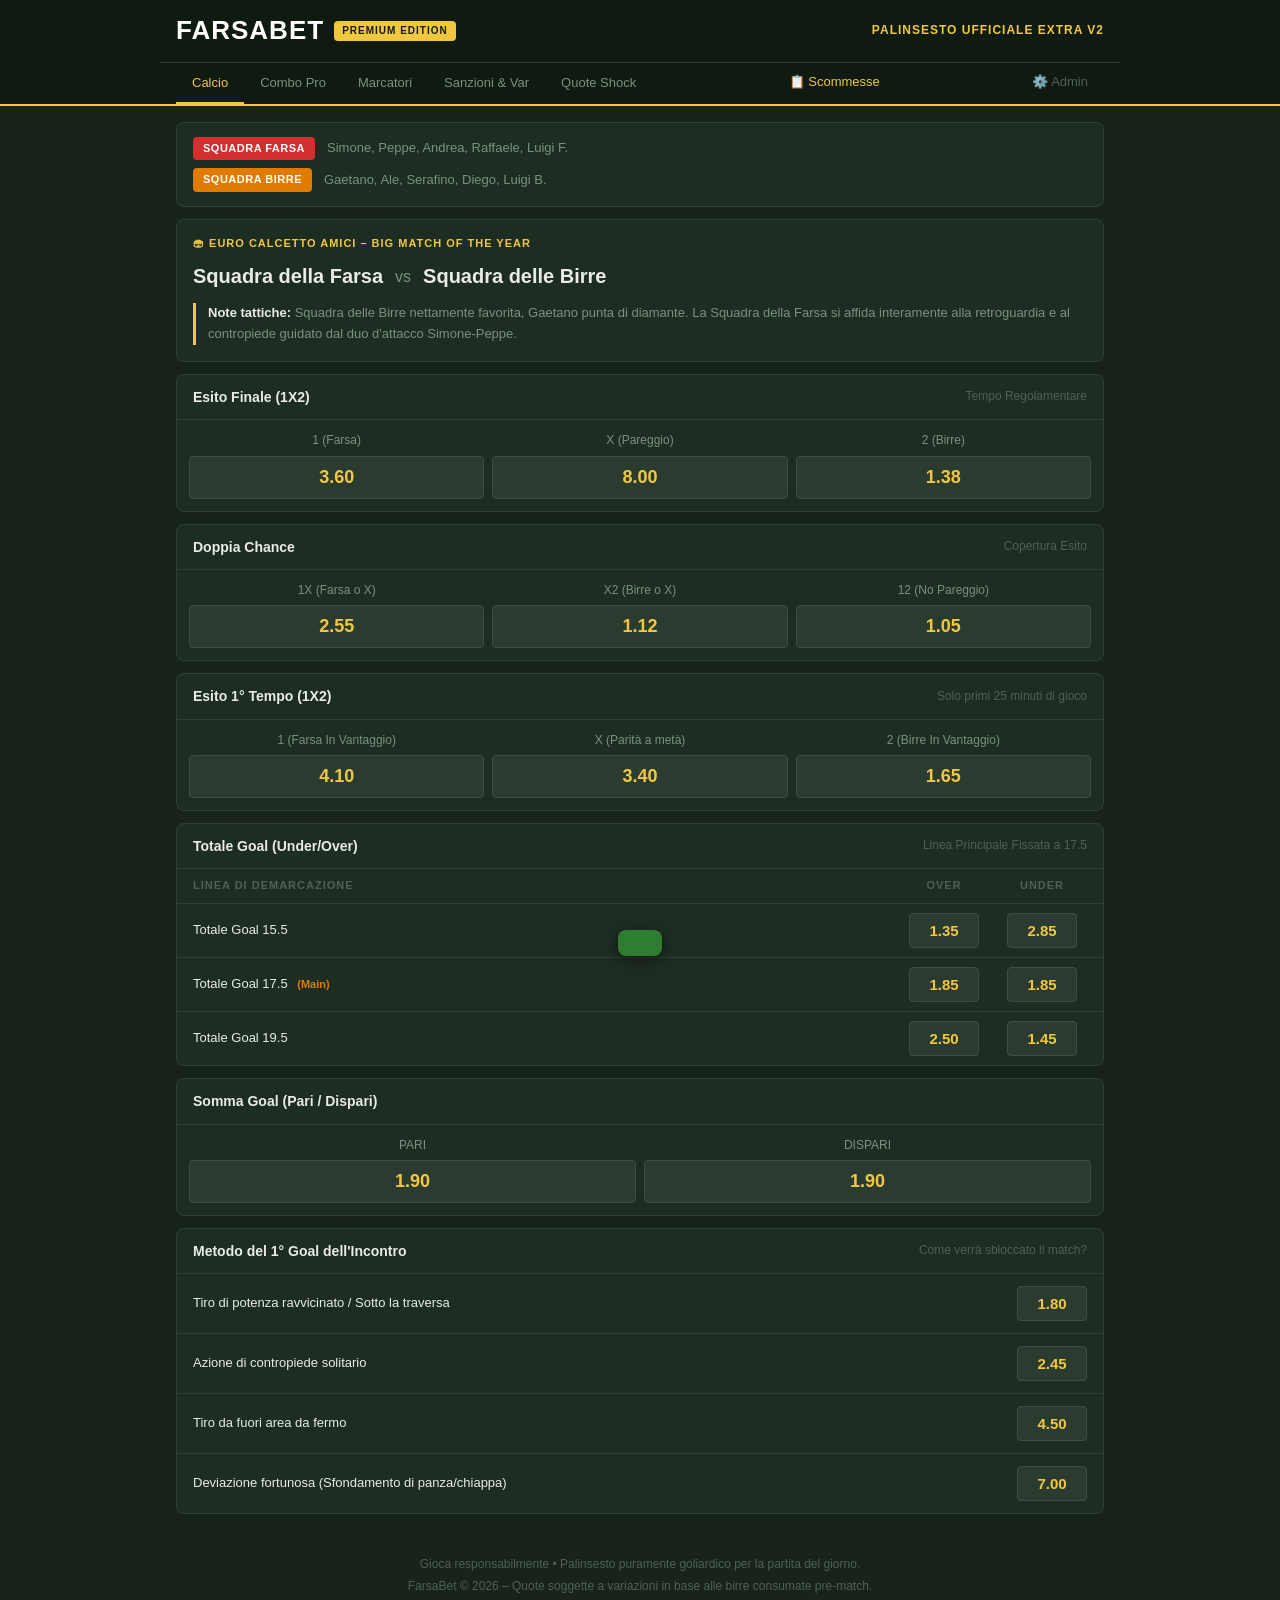
==== commit 5f2565b5: "feat: add admin page, birre betting, and dynamic player odds" ====
--- a/index.html
+++ b/index.html
@@ -24,6 +24,7 @@
     <button class="tab" data-tab="sanzioni">Sanzioni &amp; Var</button>
     <button class="tab" data-tab="quote">Quote Shock</button>
     <a class="tab tab-nav-link" href="scommesse.html">📋 Scommesse</a>
+    <a class="tab tab-nav-link tab-admin-link" href="admin.html">⚙️ Admin</a>
   </nav>
 </header>
 
@@ -34,11 +35,11 @@
   <div class="teams-card">
     <div class="team-row">
       <span class="team-label farsa">Squadra Farsa</span>
-      <span class="team-players">Simone, Peppe, Andrea, Raffaele, Luigi F.</span>
+      <span class="team-players" id="team-players-farsa">Simone, Peppe, Andrea, Raffaele, Luigi F.</span>
     </div>
     <div class="team-row">
       <span class="team-label birre">Squadra Birre</span>
-      <span class="team-players">Gaetano, Ale, Serafino, Diego, Luigi B.</span>
+      <span class="team-players" id="team-players-birre">Gaetano, Ale, Serafino, Diego, Luigi B.</span>
     </div>
   </div>
 
@@ -326,66 +327,66 @@
         <span class="pl-col-label">Tripletta</span>
       </div>
       <!-- Birre -->
-      <div class="players-row">
-        <span class="player-name">Gaetano <span class="player-team birre">Birre</span></span>
-        <div class="pl-cell"><button class="odd-btn-sm" data-bet="Gaetano (Birre) – Segna" data-odd="1.10">1.10</button></div>
-        <div class="pl-cell"><button class="odd-btn-sm" data-bet="Gaetano (Birre) – Doppietta" data-odd="1.45">1.45</button></div>
-        <div class="pl-cell"><button class="odd-btn-sm" data-bet="Gaetano (Birre) – Tripletta" data-odd="2.20">2.20</button></div>
-      </div>
-      <div class="players-row">
-        <span class="player-name">Ale <span class="player-team birre">Birre</span></span>
-        <div class="pl-cell"><button class="odd-btn-sm" data-bet="Ale (Birre) – Segna" data-odd="1.65">1.65</button></div>
-        <div class="pl-cell"><button class="odd-btn-sm" data-bet="Ale (Birre) – Doppietta" data-odd="2.60">2.60</button></div>
-        <div class="pl-cell"><button class="odd-btn-sm" data-bet="Ale (Birre) – Tripletta" data-odd="4.50">4.50</button></div>
-      </div>
-      <div class="players-row">
-        <span class="player-name">Serafino <span class="player-team birre">Birre</span></span>
-        <div class="pl-cell"><button class="odd-btn-sm" data-bet="Serafino (Birre) – Segna" data-odd="1.85">1.85</button></div>
-        <div class="pl-cell"><button class="odd-btn-sm" data-bet="Serafino (Birre) – Doppietta" data-odd="3.20">3.20</button></div>
-        <div class="pl-cell"><button class="odd-btn-sm" data-bet="Serafino (Birre) – Tripletta" data-odd="6.00">6.00</button></div>
-      </div>
-      <div class="players-row">
-        <span class="player-name">Diego <span class="player-team birre">Birre</span></span>
-        <div class="pl-cell"><button class="odd-btn-sm" data-bet="Diego (Birre) – Segna" data-odd="2.10">2.10</button></div>
-        <div class="pl-cell"><button class="odd-btn-sm" data-bet="Diego (Birre) – Doppietta" data-odd="4.00">4.00</button></div>
-        <div class="pl-cell"><button class="odd-btn-sm" data-bet="Diego (Birre) – Tripletta" data-odd="8.00">8.00</button></div>
-      </div>
-      <div class="players-row">
-        <span class="player-name">Luigi B. <span class="player-team birre">Birre</span></span>
-        <div class="pl-cell"><button class="odd-btn-sm" data-bet="Luigi B. (Birre) – Segna" data-odd="2.50">2.50</button></div>
-        <div class="pl-cell"><button class="odd-btn-sm" data-bet="Luigi B. (Birre) – Doppietta" data-odd="6.00">6.00</button></div>
-        <div class="pl-cell"><button class="odd-btn-sm" data-bet="Luigi B. (Birre) – Tripletta" data-odd="15.00">15.00</button></div>
+      <div class="players-row" data-player-row="birre-0">
+        <span class="player-name"><span class="pn-text">Gaetano</span> <span class="player-team birre">Birre</span></span>
+        <div class="pl-cell"><button class="odd-btn-sm" data-bet="Gaetano (Birre) – Segna" data-odd="1.10" data-bet-type="segna">1.10</button></div>
+        <div class="pl-cell"><button class="odd-btn-sm" data-bet="Gaetano (Birre) – Doppietta" data-odd="1.45" data-bet-type="doppietta">1.45</button></div>
+        <div class="pl-cell"><button class="odd-btn-sm" data-bet="Gaetano (Birre) – Tripletta" data-odd="2.20" data-bet-type="tripletta">2.20</button></div>
+      </div>
+      <div class="players-row" data-player-row="birre-1">
+        <span class="player-name"><span class="pn-text">Ale</span> <span class="player-team birre">Birre</span></span>
+        <div class="pl-cell"><button class="odd-btn-sm" data-bet="Ale (Birre) – Segna" data-odd="1.65" data-bet-type="segna">1.65</button></div>
+        <div class="pl-cell"><button class="odd-btn-sm" data-bet="Ale (Birre) – Doppietta" data-odd="2.60" data-bet-type="doppietta">2.60</button></div>
+        <div class="pl-cell"><button class="odd-btn-sm" data-bet="Ale (Birre) – Tripletta" data-odd="4.50" data-bet-type="tripletta">4.50</button></div>
+      </div>
+      <div class="players-row" data-player-row="birre-2">
+        <span class="player-name"><span class="pn-text">Serafino</span> <span class="player-team birre">Birre</span></span>
+        <div class="pl-cell"><button class="odd-btn-sm" data-bet="Serafino (Birre) – Segna" data-odd="1.85" data-bet-type="segna">1.85</button></div>
+        <div class="pl-cell"><button class="odd-btn-sm" data-bet="Serafino (Birre) – Doppietta" data-odd="3.20" data-bet-type="doppietta">3.20</button></div>
+        <div class="pl-cell"><button class="odd-btn-sm" data-bet="Serafino (Birre) – Tripletta" data-odd="6.00" data-bet-type="tripletta">6.00</button></div>
+      </div>
+      <div class="players-row" data-player-row="birre-3">
+        <span class="player-name"><span class="pn-text">Diego</span> <span class="player-team birre">Birre</span></span>
+        <div class="pl-cell"><button class="odd-btn-sm" data-bet="Diego (Birre) – Segna" data-odd="2.10" data-bet-type="segna">2.10</button></div>
+        <div class="pl-cell"><button class="odd-btn-sm" data-bet="Diego (Birre) – Doppietta" data-odd="4.00" data-bet-type="doppietta">4.00</button></div>
+        <div class="pl-cell"><button class="odd-btn-sm" data-bet="Diego (Birre) – Tripletta" data-odd="8.00" data-bet-type="tripletta">8.00</button></div>
+      </div>
+      <div class="players-row" data-player-row="birre-4">
+        <span class="player-name"><span class="pn-text">Luigi B.</span> <span class="player-team birre">Birre</span></span>
+        <div class="pl-cell"><button class="odd-btn-sm" data-bet="Luigi B. (Birre) – Segna" data-odd="2.50" data-bet-type="segna">2.50</button></div>
+        <div class="pl-cell"><button class="odd-btn-sm" data-bet="Luigi B. (Birre) – Doppietta" data-odd="6.00" data-bet-type="doppietta">6.00</button></div>
+        <div class="pl-cell"><button class="odd-btn-sm" data-bet="Luigi B. (Birre) – Tripletta" data-odd="15.00" data-bet-type="tripletta">15.00</button></div>
       </div>
       <!-- Farsa -->
-      <div class="players-row">
-        <span class="player-name">Simone <span class="player-team farsa">Farsa</span></span>
-        <div class="pl-cell"><button class="odd-btn-sm" data-bet="Simone (Farsa) – Segna" data-odd="1.25">1.25</button></div>
-        <div class="pl-cell"><button class="odd-btn-sm" data-bet="Simone (Farsa) – Doppietta" data-odd="1.75">1.75</button></div>
-        <div class="pl-cell"><button class="odd-btn-sm" data-bet="Simone (Farsa) – Tripletta" data-odd="2.80">2.80</button></div>
-      </div>
-      <div class="players-row">
-        <span class="player-name">Peppe <span class="player-team farsa">Farsa</span></span>
-        <div class="pl-cell"><button class="odd-btn-sm" data-bet="Peppe (Farsa) – Segna" data-odd="1.40">1.40</button></div>
-        <div class="pl-cell"><button class="odd-btn-sm" data-bet="Peppe (Farsa) – Doppietta" data-odd="2.10">2.10</button></div>
-        <div class="pl-cell"><button class="odd-btn-sm" data-bet="Peppe (Farsa) – Tripletta" data-odd="3.50">3.50</button></div>
-      </div>
-      <div class="players-row">
-        <span class="player-name">Andrea <span class="player-team farsa">Farsa</span></span>
-        <div class="pl-cell"><button class="odd-btn-sm" data-bet="Andrea (Farsa) – Segna" data-odd="2.35">2.35</button></div>
-        <div class="pl-cell"><button class="odd-btn-sm" data-bet="Andrea (Farsa) – Doppietta" data-odd="5.50">5.50</button></div>
-        <div class="pl-cell"><button class="odd-btn-sm" data-bet="Andrea (Farsa) – Tripletta" data-odd="12.00">12.00</button></div>
-      </div>
-      <div class="players-row">
-        <span class="player-name">Raffaele <span class="player-team farsa">Farsa</span></span>
-        <div class="pl-cell"><button class="odd-btn-sm" data-bet="Raffaele (Farsa) – Segna" data-odd="3.00">3.00</button></div>
-        <div class="pl-cell"><button class="odd-btn-sm" data-bet="Raffaele (Farsa) – Doppietta" data-odd="8.50">8.50</button></div>
-        <div class="pl-cell"><button class="odd-btn-sm" data-bet="Raffaele (Farsa) – Tripletta" data-odd="25.00">25.00</button></div>
-      </div>
-      <div class="players-row">
-        <span class="player-name">Luigi F. <span class="player-team farsa">Farsa</span></span>
-        <div class="pl-cell"><button class="odd-btn-sm" data-bet="Luigi F. (Farsa) – Segna" data-odd="3.50">3.50</button></div>
-        <div class="pl-cell"><button class="odd-btn-sm" data-bet="Luigi F. (Farsa) – Doppietta" data-odd="12.00">12.00</button></div>
-        <div class="pl-cell"><button class="odd-btn-sm" data-bet="Luigi F. (Farsa) – Tripletta" data-odd="35.00">35.00</button></div>
+      <div class="players-row" data-player-row="farsa-0">
+        <span class="player-name"><span class="pn-text">Simone</span> <span class="player-team farsa">Farsa</span></span>
+        <div class="pl-cell"><button class="odd-btn-sm" data-bet="Simone (Farsa) – Segna" data-odd="1.25" data-bet-type="segna">1.25</button></div>
+        <div class="pl-cell"><button class="odd-btn-sm" data-bet="Simone (Farsa) – Doppietta" data-odd="1.75" data-bet-type="doppietta">1.75</button></div>
+        <div class="pl-cell"><button class="odd-btn-sm" data-bet="Simone (Farsa) – Tripletta" data-odd="2.80" data-bet-type="tripletta">2.80</button></div>
+      </div>
+      <div class="players-row" data-player-row="farsa-1">
+        <span class="player-name"><span class="pn-text">Peppe</span> <span class="player-team farsa">Farsa</span></span>
+        <div class="pl-cell"><button class="odd-btn-sm" data-bet="Peppe (Farsa) – Segna" data-odd="1.40" data-bet-type="segna">1.40</button></div>
+        <div class="pl-cell"><button class="odd-btn-sm" data-bet="Peppe (Farsa) – Doppietta" data-odd="2.10" data-bet-type="doppietta">2.10</button></div>
+        <div class="pl-cell"><button class="odd-btn-sm" data-bet="Peppe (Farsa) – Tripletta" data-odd="3.50" data-bet-type="tripletta">3.50</button></div>
+      </div>
+      <div class="players-row" data-player-row="farsa-2">
+        <span class="player-name"><span class="pn-text">Andrea</span> <span class="player-team farsa">Farsa</span></span>
+        <div class="pl-cell"><button class="odd-btn-sm" data-bet="Andrea (Farsa) – Segna" data-odd="2.35" data-bet-type="segna">2.35</button></div>
+        <div class="pl-cell"><button class="odd-btn-sm" data-bet="Andrea (Farsa) – Doppietta" data-odd="5.50" data-bet-type="doppietta">5.50</button></div>
+        <div class="pl-cell"><button class="odd-btn-sm" data-bet="Andrea (Farsa) – Tripletta" data-odd="12.00" data-bet-type="tripletta">12.00</button></div>
+      </div>
+      <div class="players-row" data-player-row="farsa-3">
+        <span class="player-name"><span class="pn-text">Raffaele</span> <span class="player-team farsa">Farsa</span></span>
+        <div class="pl-cell"><button class="odd-btn-sm" data-bet="Raffaele (Farsa) – Segna" data-odd="3.00" data-bet-type="segna">3.00</button></div>
+        <div class="pl-cell"><button class="odd-btn-sm" data-bet="Raffaele (Farsa) – Doppietta" data-odd="8.50" data-bet-type="doppietta">8.50</button></div>
+        <div class="pl-cell"><button class="odd-btn-sm" data-bet="Raffaele (Farsa) – Tripletta" data-odd="25.00" data-bet-type="tripletta">25.00</button></div>
+      </div>
+      <div class="players-row" data-player-row="farsa-4">
+        <span class="player-name"><span class="pn-text">Luigi F.</span> <span class="player-team farsa">Farsa</span></span>
+        <div class="pl-cell"><button class="odd-btn-sm" data-bet="Luigi F. (Farsa) – Segna" data-odd="3.50" data-bet-type="segna">3.50</button></div>
+        <div class="pl-cell"><button class="odd-btn-sm" data-bet="Luigi F. (Farsa) – Doppietta" data-odd="12.00" data-bet-type="doppietta">12.00</button></div>
+        <div class="pl-cell"><button class="odd-btn-sm" data-bet="Luigi F. (Farsa) – Tripletta" data-odd="35.00" data-bet-type="tripletta">35.00</button></div>
       </div>
     </div>
 
@@ -492,10 +493,10 @@
         <input type="tel" id="inp-telefono" placeholder="es. 333 1234567" autocomplete="tel" required>
       </div>
       <div class="form-group">
-        <label for="inp-importo">Importo Scommessa (€)</label>
-        <input type="number" id="inp-importo" placeholder="es. 10" min="0.01" step="0.01" required>
-      </div>
-      <button type="submit" class="btn-confirm">🎰 Conferma Scommessa</button>
+        <label for="inp-importo">Birre da scommettere 🍺</label>
+        <input type="number" id="inp-importo" placeholder="es. 2" min="0.5" step="0.5" required>
+      </div>
+      <button type="submit" class="btn-confirm">🍺 Conferma Scommessa</button>
     </form>
   </div>
 </div>
--- a/style.css
+++ b/style.css
@@ -642,3 +642,131 @@
   .bet-card-right { text-align: left; }
   .stat-value     { font-size: 20px; }
 }
+
+/* ============================================================
+   ADMIN PAGE
+   ============================================================ */
+.tab-admin-link { color: var(--text-muted); }
+.tab-admin-link:hover { color: var(--text-secondary); }
+
+.admin-gate {
+  display: flex;
+  align-items: center;
+  justify-content: center;
+  min-height: calc(100vh - 80px);
+  padding: 24px 16px;
+}
+
+.admin-card {
+  background: var(--bg-card);
+  border: 1px solid var(--border);
+  border-radius: 12px;
+  padding: 32px 28px;
+  width: 100%;
+  max-width: 380px;
+  display: flex;
+  flex-direction: column;
+  gap: 14px;
+}
+
+.admin-card-title {
+  font-size: 20px;
+  font-weight: 800;
+  color: var(--yellow);
+}
+
+.admin-card-sub {
+  color: var(--text-secondary);
+  font-size: 13px;
+  line-height: 1.6;
+}
+
+.admin-error {
+  color: #fca5a5;
+  font-size: 13px;
+  font-weight: 600;
+}
+
+/* Teams grid */
+.admin-teams-grid {
+  display: grid;
+  grid-template-columns: 1fr 1fr;
+  gap: 0;
+}
+
+.admin-team-col { display: flex; flex-direction: column; }
+
+.admin-team-header {
+  font-size: 12px;
+  font-weight: 700;
+  text-transform: uppercase;
+  letter-spacing: 1px;
+  padding: 10px 16px;
+  border-bottom: 1px solid var(--border);
+}
+.admin-team-header.farsa-bg { background: #3d1515; color: #fca5a5; }
+.admin-team-header.birre-bg { background: #3d2800; color: #fcd34d; }
+
+.admin-players-list {
+  padding: 14px 16px;
+  display: flex;
+  flex-direction: column;
+  gap: 10px;
+  border-right: 1px solid var(--border);
+}
+.admin-team-col:last-child .admin-players-list { border-right: none; }
+
+/* Odds regeneration button */
+.btn-regen {
+  background: #1a3d2e;
+  border: 1px solid #2a6040;
+  border-radius: var(--radius);
+  color: #6ee7b7;
+  font-size: 14px;
+  font-weight: 700;
+  padding: 11px 20px;
+  cursor: pointer;
+  transition: background .15s;
+  align-self: flex-start;
+}
+.btn-regen:hover { background: #1e4d38; }
+
+/* Odds preview table */
+.odds-preview-table {
+  border: 1px solid var(--border);
+  border-radius: var(--radius);
+  overflow: hidden;
+}
+
+.opr-header,
+.opr-row {
+  display: grid;
+  grid-template-columns: 1fr 70px 90px 90px;
+  padding: 9px 14px;
+  gap: 8px;
+  align-items: center;
+  border-bottom: 1px solid var(--border);
+  font-size: 13px;
+}
+.opr-row:last-child { border-bottom: none; }
+
+.opr-header {
+  font-size: 11px;
+  font-weight: 700;
+  color: var(--text-muted);
+  text-transform: uppercase;
+  letter-spacing: 1px;
+  background: var(--bg-section);
+}
+.opr-header span:not(:first-child),
+.opr-odd { text-align: center; }
+
+.opr-name { font-weight: 600; }
+.opr-odd  { color: var(--yellow); font-weight: 700; }
+
+@media (max-width: 640px) {
+  .admin-teams-grid { grid-template-columns: 1fr; }
+  .admin-team-col:first-child .admin-players-list { border-right: none; border-bottom: 1px solid var(--border); }
+  .opr-header,
+  .opr-row { grid-template-columns: 1fr 60px 75px 75px; font-size: 12px; padding: 8px 10px; }
+}
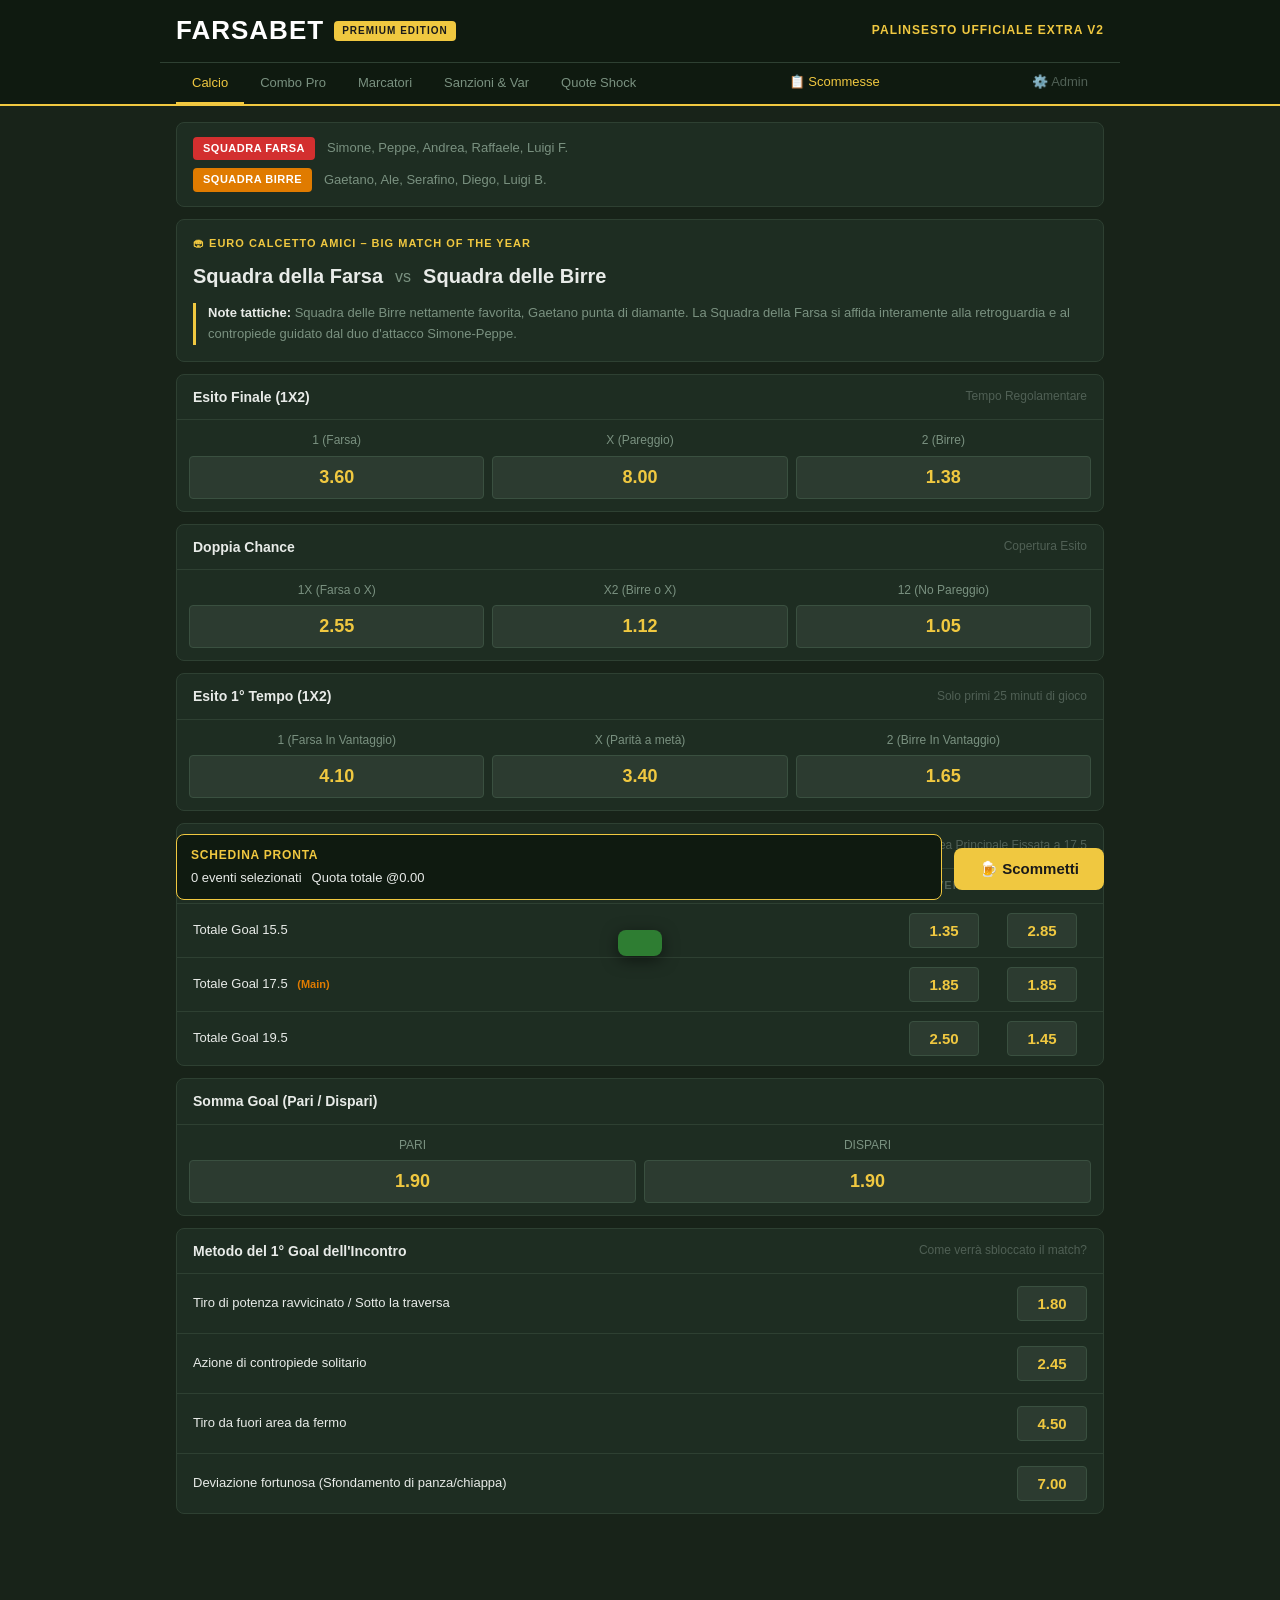
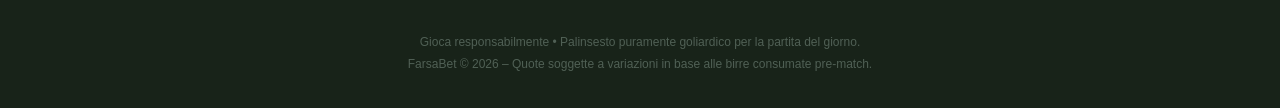
==== commit 33487c0f: "Implement multi-event betting flow" ====
--- a/index.html
+++ b/index.html
@@ -462,6 +462,17 @@
 
 </main><!-- /main -->
 
+<div class="bet-slip" id="bet-slip" hidden>
+  <div class="bet-slip-info">
+    <div class="bet-slip-title">Schedina pronta</div>
+    <div class="bet-slip-meta">
+      <span id="bet-slip-count">0 eventi selezionati</span>
+      <span id="bet-slip-quote">Quota totale @0.00</span>
+    </div>
+  </div>
+  <button type="button" class="btn-confirm bet-slip-btn" id="btn-open-bet-modal" disabled>🍺 Scommetti</button>
+</div>
+
 <!-- ===== FOOTER ===== -->
 <footer>
   Gioca responsabilmente • Palinsesto puramente goliardico per la partita del giorno.<br>
@@ -478,6 +489,7 @@
     <div class="modal-bet-info" id="modal-bet-info">
       <div class="bet-name" id="modal-bet-name"></div>
       <div class="bet-odd" id="modal-bet-odd"></div>
+      <div class="modal-bet-list" id="modal-bet-list"></div>
     </div>
     <form id="bet-form" novalidate>
       <div class="form-group">
@@ -496,7 +508,7 @@
         <label for="inp-importo">Birre da scommettere 🍺</label>
         <input type="number" id="inp-importo" placeholder="es. 2" min="0.5" step="0.5" required>
       </div>
-      <button type="submit" class="btn-confirm">🍺 Conferma Scommessa</button>
+      <button type="submit" class="btn-confirm">🍺 Scommetti</button>
     </form>
   </div>
 </div>
--- a/style.css
+++ b/style.css
@@ -245,6 +245,12 @@
 }
 .odd-btn:hover  { background: var(--bg-odd-hover); transform: scale(1.02); }
 .odd-btn:active { transform: scale(.97); }
+.odd-btn.selected,
+.odd-btn-sm.selected {
+  background: var(--yellow);
+  border-color: var(--yellow);
+  color: #1a1a1a;
+}
 
 /* ---------- Under/Over table ---------- */
 .ou-header-row,
@@ -376,6 +382,50 @@
   line-height: 1.8;
 }
 
+.bet-slip {
+  position: sticky;
+  bottom: 0;
+  z-index: 150;
+  max-width: 960px;
+  margin: 0 auto;
+  padding: 12px 16px 0;
+  display: flex;
+  align-items: center;
+  justify-content: space-between;
+  gap: 12px;
+}
+
+.bet-slip-info {
+  flex: 1;
+  background: var(--bg-header);
+  border: 1px solid var(--yellow);
+  border-radius: var(--radius);
+  padding: 12px 14px;
+}
+
+.bet-slip-title {
+  color: var(--yellow);
+  font-size: 12px;
+  font-weight: 800;
+  letter-spacing: .8px;
+  text-transform: uppercase;
+}
+
+.bet-slip-meta {
+  margin-top: 4px;
+  display: flex;
+  gap: 10px;
+  flex-wrap: wrap;
+  color: var(--text-primary);
+  font-size: 13px;
+}
+
+.bet-slip-btn {
+  flex-shrink: 0;
+  margin-top: 0;
+  min-width: 150px;
+}
+
 /* ============================================================
    MODAL
    ============================================================ */
@@ -438,6 +488,27 @@
 .modal-bet-info .bet-name { font-size: 13px; font-weight: 600; color: var(--text-secondary); margin-bottom: 4px; }
 .modal-bet-info .bet-odd  { font-size: 26px; font-weight: 800; color: var(--yellow); }
 
+.modal-bet-list {
+  margin-top: 10px;
+  display: flex;
+  flex-direction: column;
+  gap: 6px;
+}
+
+.modal-bet-list-item {
+  display: flex;
+  align-items: center;
+  justify-content: space-between;
+  gap: 12px;
+  font-size: 12px;
+  color: var(--text-primary);
+}
+
+.modal-bet-list-item span:last-child,
+.modal-bet-list-item strong {
+  color: var(--yellow);
+}
+
 #bet-form {
   padding: 16px 20px 20px;
   display: flex;
@@ -595,6 +666,21 @@
 }
 .bettor-name    { font-size: 15px; font-weight: 700; }
 .bet-selection  { color: var(--yellow); font-size: 13px; margin: 5px 0; }
+.bet-selection-list {
+  display: flex;
+  flex-direction: column;
+  gap: 6px;
+  margin-bottom: 6px;
+}
+.bet-selection-item {
+  display: flex;
+  align-items: center;
+  justify-content: space-between;
+  gap: 12px;
+  color: var(--text-secondary);
+  font-size: 12px;
+}
+.bet-selection-item strong { color: var(--yellow); }
 .bet-meta       { color: var(--text-muted); font-size: 12px; display: flex; gap: 14px; flex-wrap: wrap; margin-top: 4px; }
 .bet-card-right { text-align: right; }
 .bet-amount     { font-size: 20px; font-weight: 800; }
@@ -641,6 +727,8 @@
   .bet-card       { grid-template-columns: 1fr; }
   .bet-card-right { text-align: left; }
   .stat-value     { font-size: 20px; }
+  .bet-slip       { flex-direction: column; align-items: stretch; }
+  .bet-slip-btn   { width: 100%; }
 }
 
 /* ============================================================
